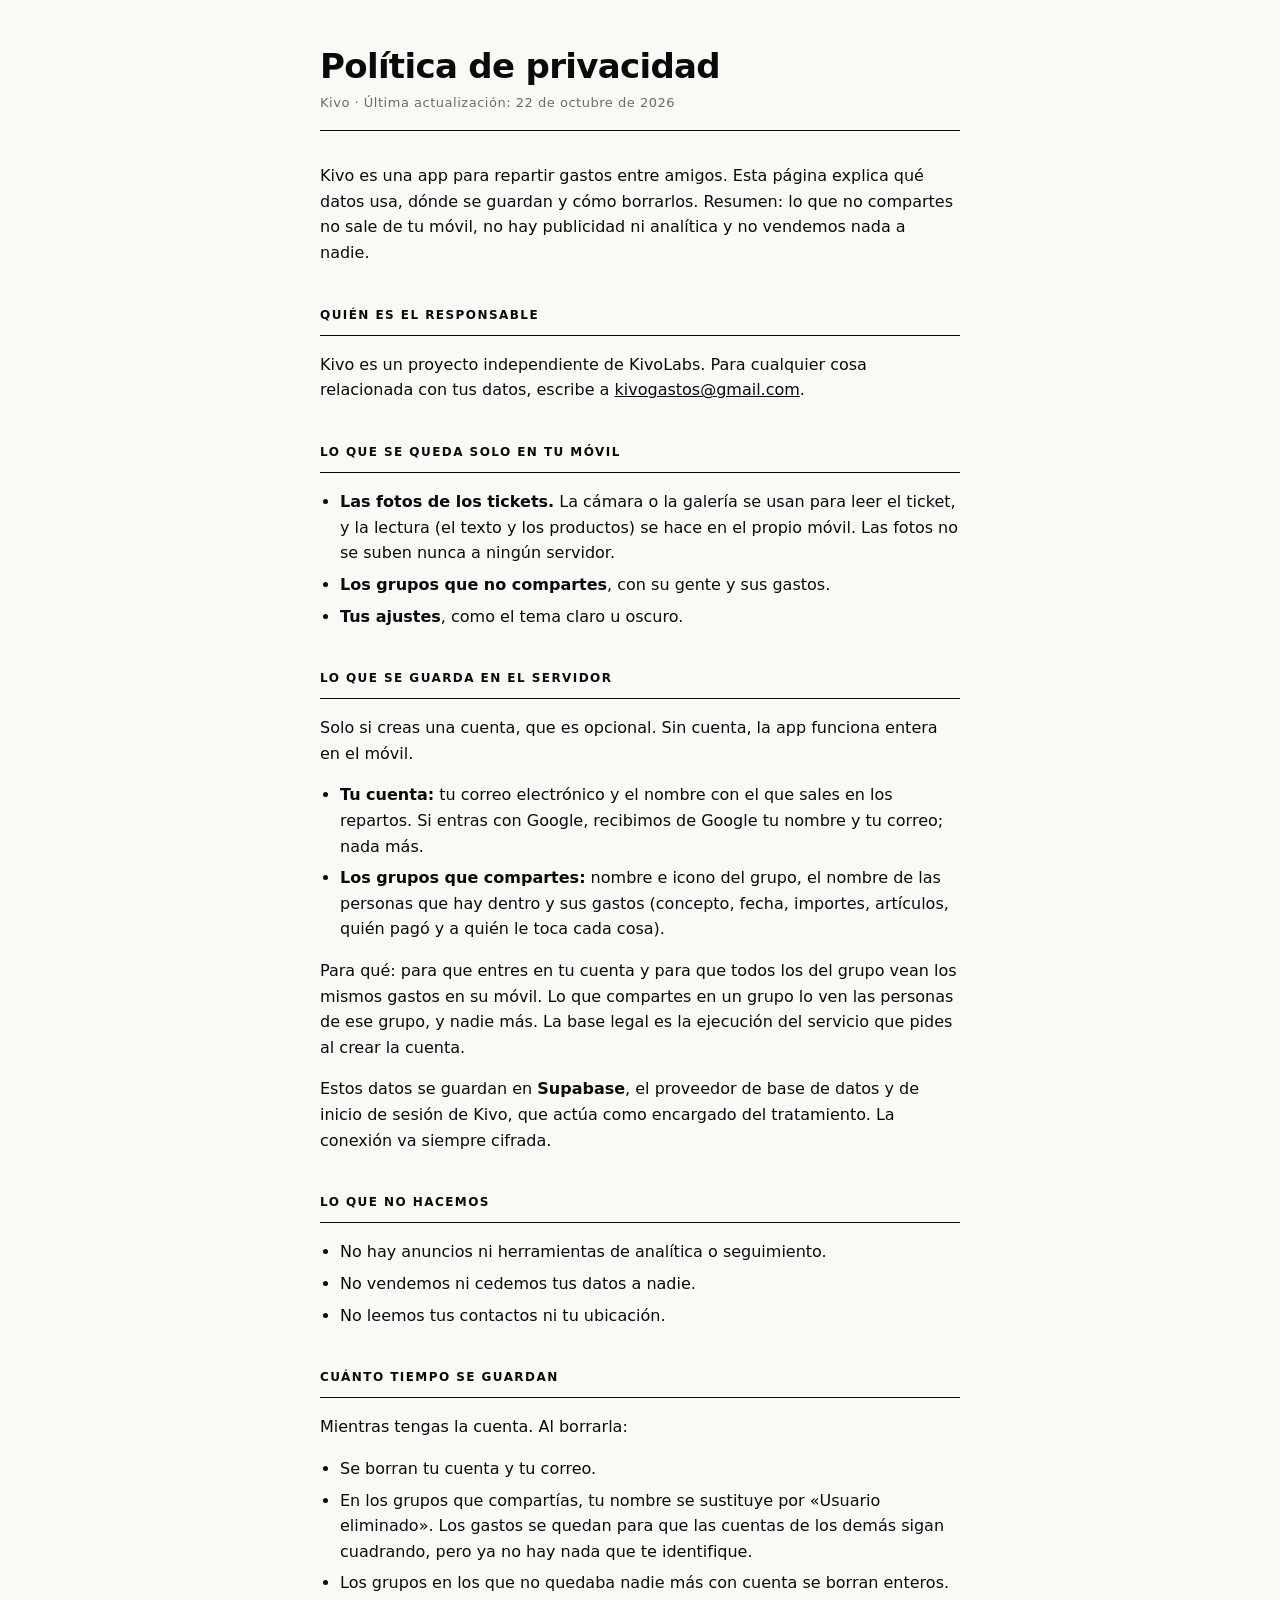
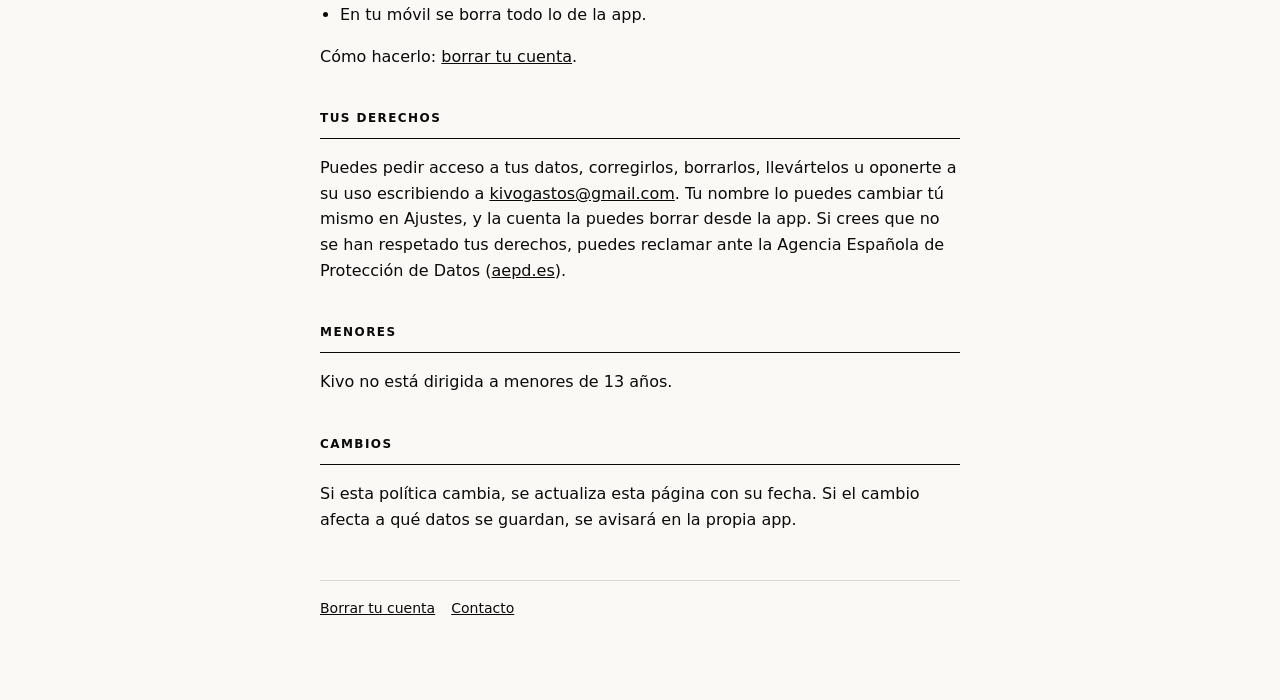
==== index.html @ 29ebfcc5 "Política de privacidad y página para borrar la cuenta" ====
<!doctype html>
<html lang="es">
<head>
<meta charset="utf-8">
<meta name="viewport" content="width=device-width, initial-scale=1">
<title>Kivo · Política de privacidad</title>
<link rel="stylesheet" href="estilo.css">
</head>
<body>
<main>
<header>
  <h1>Política de privacidad</h1>
  <div class="meta">Kivo · Última actualización: 22 de octubre de 2026</div>
</header>

<p>Kivo es una app para repartir gastos entre amigos. Esta página explica qué datos usa, dónde
se guardan y cómo borrarlos. Resumen: lo que no compartes no sale de tu móvil, no hay
publicidad ni analítica y no vendemos nada a nadie.</p>

<h2>Quién es el responsable</h2>
<p>Kivo es un proyecto independiente de KivoLabs. Para cualquier cosa relacionada con
tus datos, escribe a <a href="mailto:kivogastos@gmail.com">kivogastos@gmail.com</a>.</p>

<h2>Lo que se queda solo en tu móvil</h2>
<ul>
  <li><strong>Las fotos de los tickets.</strong> La cámara o la galería se usan para leer el
    ticket, y la lectura (el texto y los productos) se hace en el propio móvil. Las fotos no
    se suben nunca a ningún servidor.</li>
  <li><strong>Los grupos que no compartes</strong>, con su gente y sus gastos.</li>
  <li><strong>Tus ajustes</strong>, como el tema claro u oscuro.</li>
</ul>

<h2>Lo que se guarda en el servidor</h2>
<p>Solo si creas una cuenta, que es opcional. Sin cuenta, la app funciona entera en el
móvil.</p>
<ul>
  <li><strong>Tu cuenta:</strong> tu correo electrónico y el nombre con el que sales en los
    repartos. Si entras con Google, recibimos de Google tu nombre y tu correo; nada más.</li>
  <li><strong>Los grupos que compartes:</strong> nombre e icono del grupo, el nombre de las
    personas que hay dentro y sus gastos (concepto, fecha, importes, artículos, quién pagó
    y a quién le toca cada cosa).</li>
</ul>
<p>Para qué: para que entres en tu cuenta y para que todos los del grupo vean los mismos
gastos en su móvil. Lo que compartes en un grupo lo ven las personas de ese grupo, y nadie
más. La base legal es la ejecución del servicio que pides al crear la cuenta.</p>
<p>Estos datos se guardan en <strong>Supabase</strong>, el proveedor de base de datos y de
inicio de sesión de Kivo, que actúa como encargado del tratamiento. La conexión va
siempre cifrada.</p>

<h2>Lo que no hacemos</h2>
<ul>
  <li>No hay anuncios ni herramientas de analítica o seguimiento.</li>
  <li>No vendemos ni cedemos tus datos a nadie.</li>
  <li>No leemos tus contactos ni tu ubicación.</li>
</ul>

<h2>Cuánto tiempo se guardan</h2>
<p>Mientras tengas la cuenta. Al borrarla:</p>
<ul>
  <li>Se borran tu cuenta y tu correo.</li>
  <li>En los grupos que compartías, tu nombre se sustituye por «Usuario eliminado». Los gastos
    se quedan para que las cuentas de los demás sigan cuadrando, pero ya no hay nada que
    te identifique.</li>
  <li>Los grupos en los que no quedaba nadie más con cuenta se borran enteros.</li>
  <li>En tu móvil se borra todo lo de la app.</li>
</ul>
<p>Cómo hacerlo: <a href="borrar-cuenta.html">borrar tu cuenta</a>.</p>

<h2>Tus derechos</h2>
<p>Puedes pedir acceso a tus datos, corregirlos, borrarlos, llevártelos u oponerte a su uso
escribiendo a <a href="mailto:kivogastos@gmail.com">kivogastos@gmail.com</a>. Tu nombre lo
puedes cambiar tú mismo en Ajustes, y la cuenta la puedes borrar desde la app. Si crees que
no se han respetado tus derechos, puedes reclamar ante la Agencia Española de Protección de
Datos (<a href="https://www.aepd.es">aepd.es</a>).</p>

<h2>Menores</h2>
<p>Kivo no está dirigida a menores de 13 años.</p>

<h2>Cambios</h2>
<p>Si esta política cambia, se actualiza esta página con su fecha. Si el cambio afecta a
qué datos se guardan, se avisará en la propia app.</p>

<nav><a href="borrar-cuenta.html">Borrar tu cuenta</a><a href="mailto:kivogastos@gmail.com">Contacto</a></nav>
</main>
</body>
</html>
---- estilo.css ----
:root {
  --papel: #FAF9F6; --tinta: #0A0A0A; --gris: #6E6B64; --linea: #DAD7CF;
}
@media (prefers-color-scheme: dark) {
  :root { --papel: #121211; --tinta: #F2F0EA; --gris: #9A968D; --linea: #34322E; }
}
* { box-sizing: border-box; }
body {
  margin: 0; background: var(--papel); color: var(--tinta);
  font: 16px/1.6 "Plus Jakarta Sans", system-ui, -apple-system, "Segoe UI", sans-serif;
}
main { max-width: 680px; margin: 0 auto; padding: 48px 20px 80px; }
header { border-bottom: 1px solid var(--tinta); padding-bottom: 16px; margin-bottom: 32px; }
h1 { font-size: 34px; line-height: 1.1; font-weight: 800; letter-spacing: -0.02em; margin: 0 0 8px; }
h2 {
  font-size: 12px; letter-spacing: 0.12em; text-transform: uppercase; font-weight: 700;
  margin: 40px 0 12px; padding-bottom: 10px; border-bottom: 1px solid var(--tinta);
}
.meta { color: var(--gris); font-size: 13px; letter-spacing: 0.04em; }
ul { padding-left: 20px; }
li { margin: 6px 0; }
a { color: var(--tinta); overflow-wrap: anywhere; }
nav { margin-top: 48px; padding-top: 16px; border-top: 1px solid var(--linea); font-size: 14px; }
nav a { margin-right: 16px; }
.paso { border: 1px solid var(--linea); padding: 16px; margin: 12px 0; }
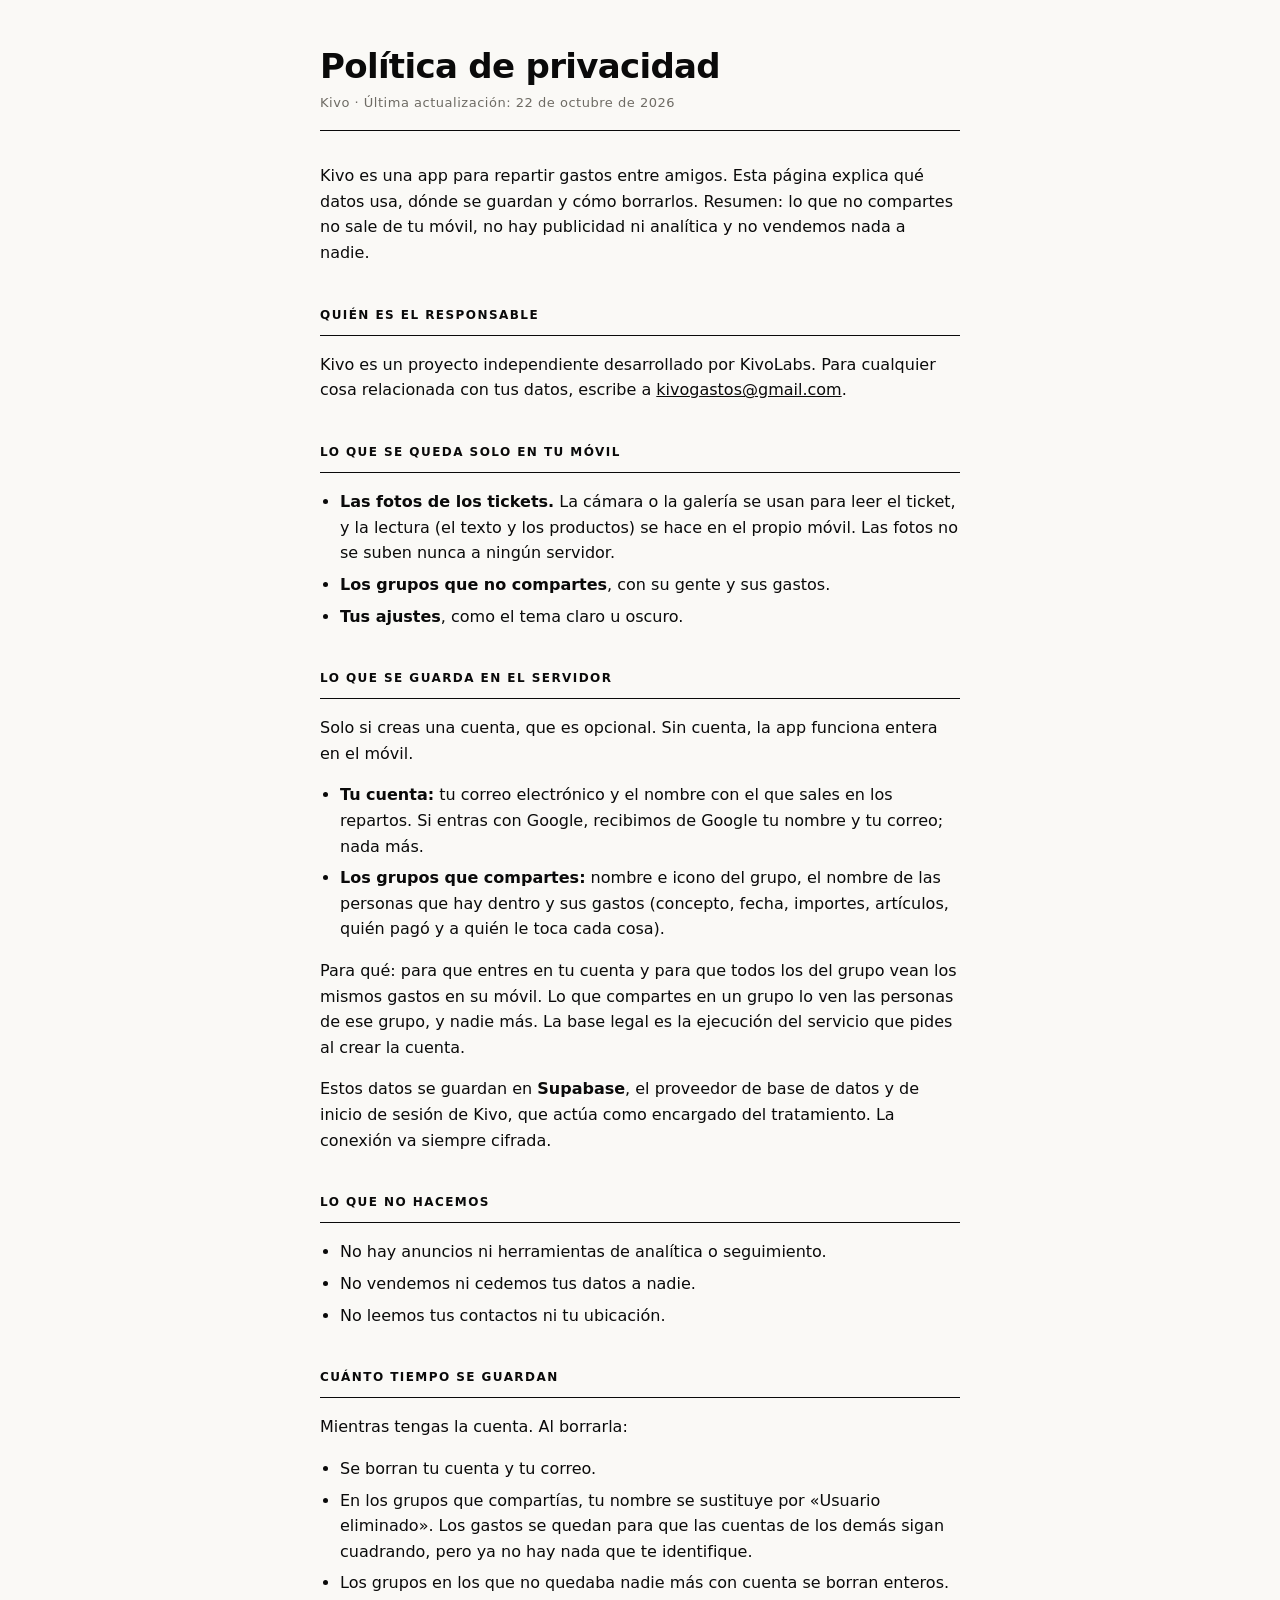
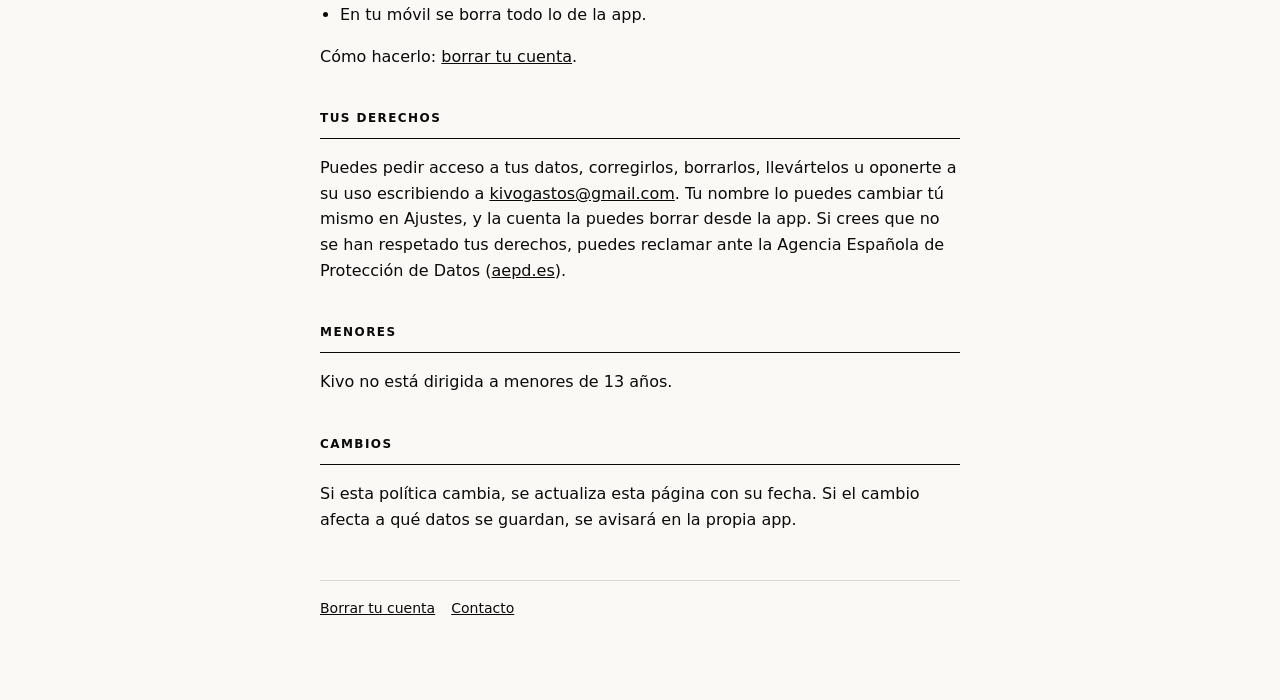
==== commit e91c80f7: "Aclarar que KivoLabs desarrolla Kivo" ====
--- a/index.html
+++ b/index.html
@@ -18,7 +18,7 @@
 publicidad ni analítica y no vendemos nada a nadie.</p>
 
 <h2>Quién es el responsable</h2>
-<p>Kivo es un proyecto independiente de KivoLabs. Para cualquier cosa relacionada con
+<p>Kivo es un proyecto independiente desarrollado por KivoLabs. Para cualquier cosa relacionada con
 tus datos, escribe a <a href="mailto:kivogastos@gmail.com">kivogastos@gmail.com</a>.</p>
 
 <h2>Lo que se queda solo en tu móvil</h2>
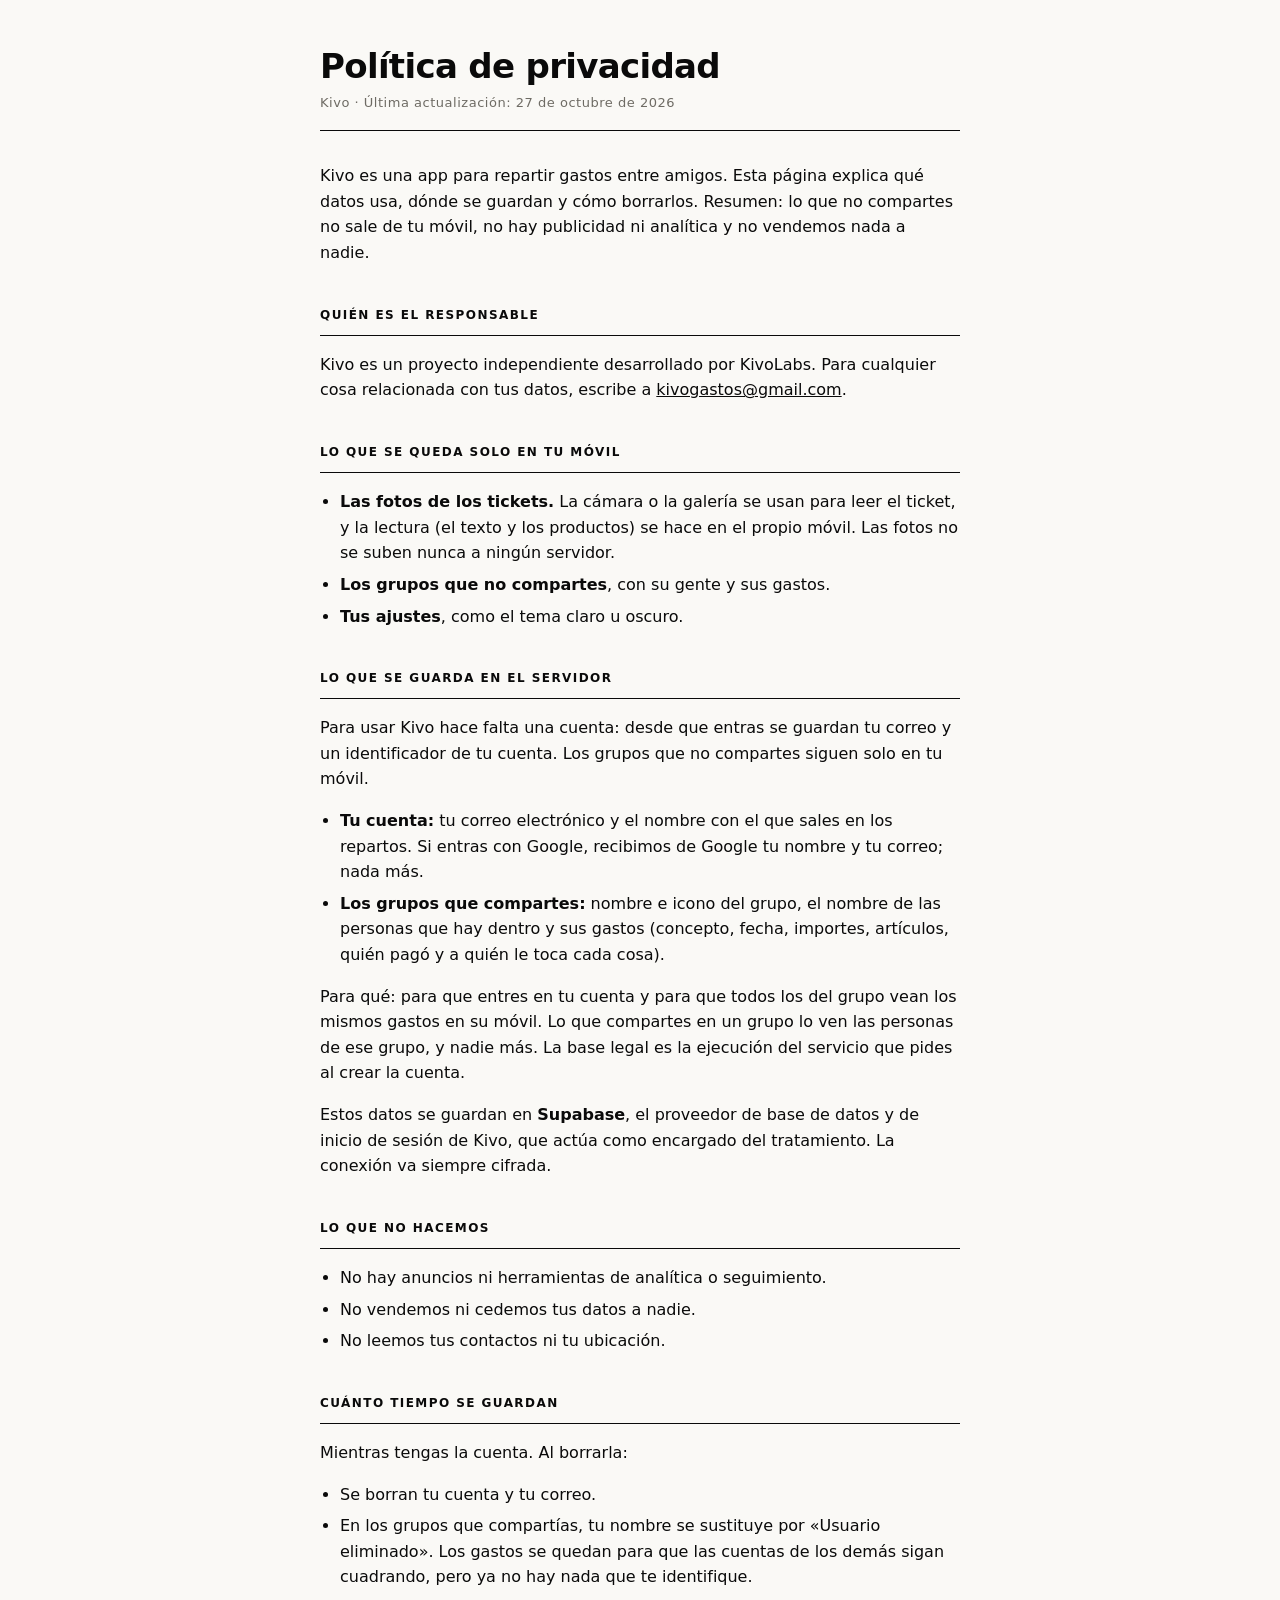
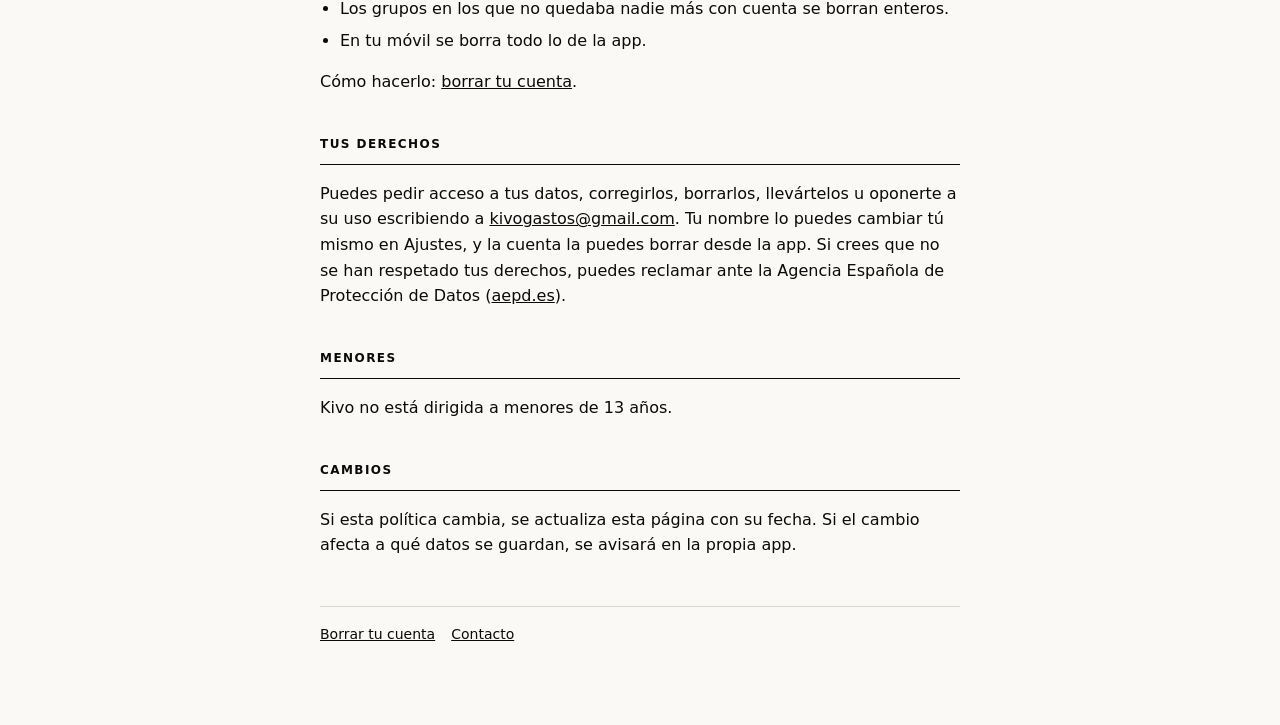
==== commit 4ebc2f8c: "Política de privacidad: la cuenta ya es obligatoria" ====
--- a/index.html
+++ b/index.html
@@ -10,7 +10,7 @@
 <main>
 <header>
   <h1>Política de privacidad</h1>
-  <div class="meta">Kivo · Última actualización: 22 de octubre de 2026</div>
+  <div class="meta">Kivo · Última actualización: 27 de octubre de 2026</div>
 </header>
 
 <p>Kivo es una app para repartir gastos entre amigos. Esta página explica qué datos usa, dónde
@@ -31,8 +31,8 @@
 </ul>
 
 <h2>Lo que se guarda en el servidor</h2>
-<p>Solo si creas una cuenta, que es opcional. Sin cuenta, la app funciona entera en el
-móvil.</p>
+<p>Para usar Kivo hace falta una cuenta: desde que entras se guardan tu correo y un
+identificador de tu cuenta. Los grupos que no compartes siguen solo en tu móvil.</p>
 <ul>
   <li><strong>Tu cuenta:</strong> tu correo electrónico y el nombre con el que sales en los
     repartos. Si entras con Google, recibimos de Google tu nombre y tu correo; nada más.</li>
